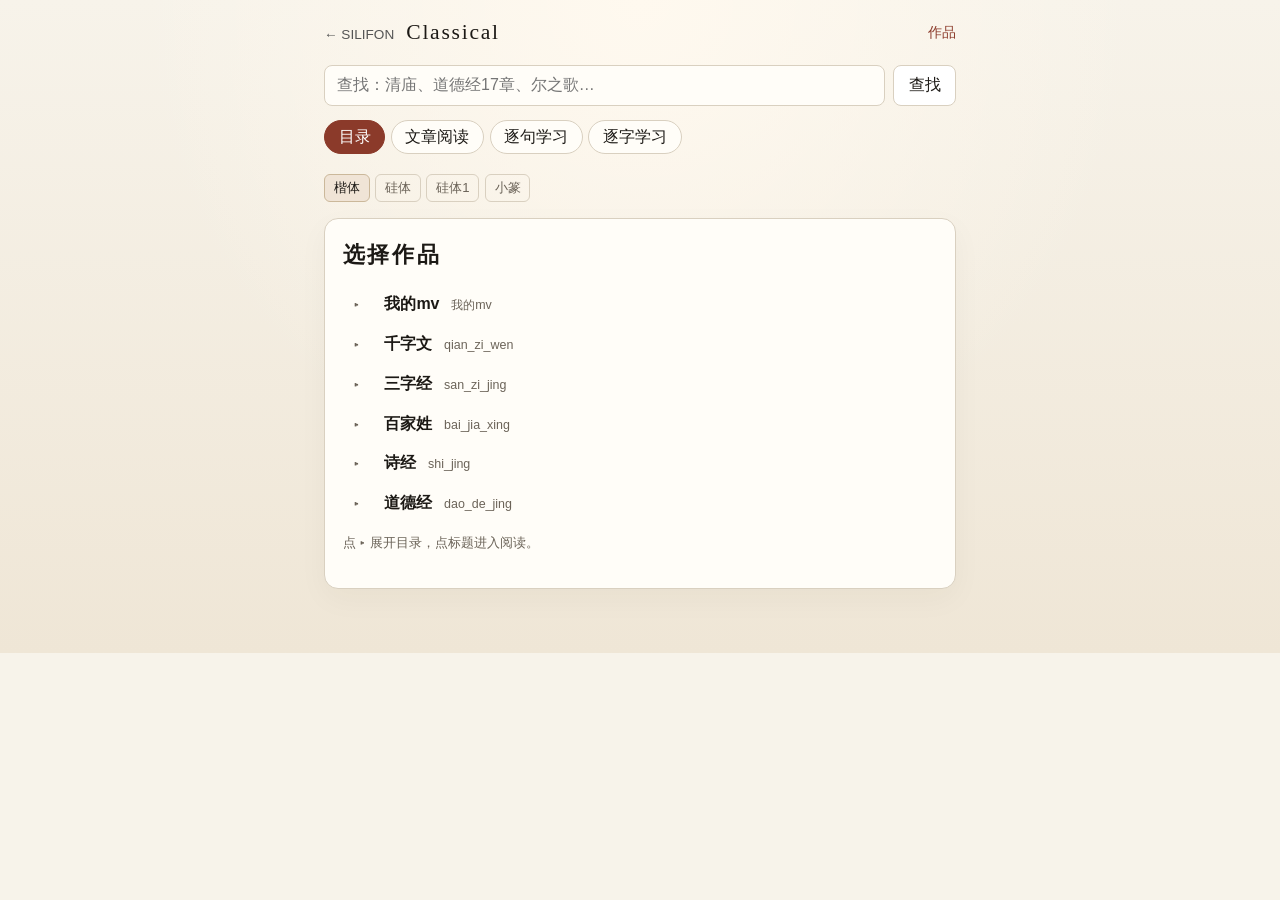
==== classical/index.html @ 92d473d5 "Add Chinese and English readings for 道德经帛书本. Co-authored-by: Cursor <cursoragent@cursor.com>" ====
<!doctype html>
<html lang="zh-CN">
<head>
  <meta charset="utf-8" />
  <meta name="viewport" content="width=device-width, initial-scale=1" />
  <title>Classical · 古文学习 · SILIFON</title>
  <link rel="stylesheet" href="./app.css?v=6813d3aa7b47" />
  <link rel="stylesheet" href="./glyph-ui.css?v=6813d3aa7b47" />
</head>
<body>
  <div class="app">
    <header class="topbar">
      <div class="brand-wrap">
        <a class="home-link" href="../">← SILIFON</a>
        <div class="brand">Classical</div>
      </div>
      <nav class="crumb" id="crumb"></nav>
    </header>

    <div class="searchbar">
      <input id="searchInput" type="search" placeholder="查找：清庙、道德经17章、尔之歌…" autocomplete="off" />
      <button type="button" id="searchBtn">查找</button>
    </div>

    <div class="modes" id="modes">
      <button type="button" data-mode="browse" class="active">目录</button>
      <button type="button" data-mode="read" disabled>文章阅读</button>
      <button type="button" data-mode="line" disabled>逐句学习</button>
      <button type="button" data-mode="char" disabled>逐字学习</button>
    </div>

    <div class="fontbar" id="fontbar">
      <button type="button" data-font="kai" class="active">楷体</button>
      <button type="button" data-font="silifon">硅体</button>
      <button type="button" data-font="silifon1">硅体1</button>
      <button type="button" data-font="seal">小篆</button>
    </div>

    <main class="panel" id="panel"></main>
  </div>
  <script>window.GLYPH_DATA_BASE = "../";</script>
  <script src="./glyph-ui.js?v=6813d3aa7b47"></script>
  <script src="./glyph-anim.js?v=6813d3aa7b47"></script>
  <script src="./app.js?v=6813d3aa7b47"></script>
</body>
</html>
---- classical/app.css ----
:root {
  --bg: #f7f3ea;
  --ink: #1c1915;
  --muted: #6b6358;
  --line: #d9d0c0;
  --card: #fffdf8;
  --accent: #8b3a2a;
  --accent-soft: #f0e4d6;
  --serif: "Songti SC", "STSong", "Noto Serif CJK SC", "Source Han Serif SC", serif;
  --sans: "PingFang SC", "Hiragino Sans GB", "Noto Sans CJK SC", sans-serif;
  --silifon: "Silifon", var(--serif);
  --silifon1: "Silifon1", var(--serif);
  --seal: "SealScript", "FZXZTFW", var(--serif);
  --kai: "Kaiti SC", "STKaiti", "KaiTi", var(--serif);
}

@font-face {
  font-family: "Silifon";
  src: url("../fonts/silifon.ttf?v=6c90d701b820") format("truetype");
  font-display: swap;
}
@font-face {
  font-family: "Silifon1";
  src: url("../fonts/silifon1.ttf?v=6c90d701b820") format("truetype");
  font-display: swap;
}
@font-face {
  font-family: "SealScript";
  src: url("../fonts/FZXZTFW.TTF") format("truetype");
  font-display: swap;
}

* { box-sizing: border-box; }
html, body {
  margin: 0;
  min-height: 100%;
  background: var(--bg);
  color: var(--ink);
  font-family: var(--sans);
}
body {
  background-image:
    radial-gradient(ellipse at top, #fff9ef 0%, transparent 55%),
    linear-gradient(180deg, #f7f3ea 0%, #efe6d6 100%);
}

.app {
  max-width: 42rem;
  margin: 0 auto;
  padding: 1.25rem 1.25rem 4rem;
}

.topbar {
  display: flex;
  flex-wrap: wrap;
  gap: 0.5rem 1rem;
  align-items: center;
  justify-content: space-between;
  margin-bottom: 1.25rem;
}
.brand {
  font-family: var(--serif);
  font-size: 1.35rem;
  letter-spacing: 0.08em;
}
.crumb {
  color: var(--muted);
  font-size: 0.85rem;
}
.crumb button {
  background: none;
  border: none;
  color: var(--accent);
  cursor: pointer;
  font: inherit;
  padding: 0;
}

.searchbar {
  display: flex;
  gap: 0.5rem;
  margin-bottom: 0.9rem;
}
.searchbar input {
  flex: 1;
  border: 1px solid var(--line);
  background: var(--card);
  border-radius: 8px;
  padding: 0.55rem 0.75rem;
  font: inherit;
  color: var(--ink);
}
.searchbar input:focus {
  outline: 2px solid var(--accent-soft);
  border-color: #c9b59a;
}
.searchbar button {
  border: 1px solid var(--line);
  background: #fff;
  border-radius: 8px;
  padding: 0.55rem 0.9rem;
  cursor: pointer;
  font: inherit;
  color: var(--ink);
}
.searchbar button:hover {
  background: var(--accent-soft);
}
.search-hit {
  text-align: left;
}
.search-hit .path {
  display: block;
  color: var(--muted);
  font-size: 0.78rem;
  margin-top: 0.2rem;
}

.modes {
  display: flex;
  gap: 0.35rem;
  margin: 0.75rem 0 1.25rem;
  flex-wrap: wrap;
}
.modes button, .fontbar button, .navrow button, .list button, .char-grid button {
  font: inherit;
  cursor: pointer;
}
.modes button {
  border: 1px solid var(--line);
  background: var(--card);
  color: var(--ink);
  border-radius: 999px;
  padding: 0.35rem 0.85rem;
}
.modes button.active {
  background: var(--accent);
  border-color: var(--accent);
  color: #fff;
}

.fontbar {
  display: flex;
  flex-wrap: wrap;
  gap: 0.35rem;
  margin-bottom: 1rem;
}
.fontbar button {
  border: 1px solid var(--line);
  background: transparent;
  border-radius: 6px;
  padding: 0.25rem 0.55rem;
  font-size: 0.82rem;
  color: var(--muted);
}
.fontbar button.active {
  background: var(--accent-soft);
  color: var(--ink);
  border-color: #cbb89a;
}

.panel {
  background: var(--card);
  border: 1px solid var(--line);
  border-radius: 14px;
  padding: 1.25rem 1.1rem 1.4rem;
  box-shadow: 0 10px 30px rgba(60, 40, 20, 0.04);
}

.list {
  display: grid;
  gap: 0.55rem;
}
.list button {
  text-align: left;
  width: 100%;
  border: 1px solid var(--line);
  background: #fff;
  border-radius: 10px;
  padding: 0.85rem 1rem;
}
.list button:hover { border-color: #c4b49a; }
.list .meta {
  display: block;
  color: var(--muted);
  font-size: 0.78rem;
  margin-top: 0.2rem;
}

.tree {
  display: flex;
  flex-direction: column;
  gap: 0.15rem;
}
.tree-branch {
  display: flex;
  flex-direction: column;
}
.tree-row {
  display: flex;
  align-items: stretch;
  gap: 0.2rem;
  border-radius: 8px;
}
.tree-row.current {
  background: var(--accent-soft);
}
.tree-toggle {
  flex: 0 0 1.8rem;
  border: none;
  background: transparent;
  color: var(--muted);
  cursor: pointer;
  font: inherit;
  font-size: 0.85rem;
  padding: 0.45rem 0;
}
.tree-toggle.leaf {
  cursor: default;
  opacity: 0.45;
}
.tree-label {
  flex: 1;
  text-align: left;
  border: 1px solid transparent;
  background: transparent;
  border-radius: 8px;
  padding: 0.45rem 0.55rem;
  cursor: pointer;
  font: inherit;
  color: var(--ink);
}
.tree-label:hover {
  border-color: var(--line);
  background: #fff;
}
.tree-label .meta {
  display: inline;
  margin-left: 0.45rem;
  color: var(--muted);
  font-size: 0.78rem;
}
.tree-children {
  margin-left: 0.35rem;
  padding-left: 0.55rem;
  border-left: 1px dashed var(--line);
}
.tree-row.depth-1 { margin-left: 0.2rem; }
.tree-row.depth-2 { margin-left: 0.2rem; }
.tree-empty {
  margin: 0.25rem 0 0.45rem 1.6rem;
  font-size: 0.78rem;
}

.read-title {
  font-family: var(--serif);
  font-size: 1.4rem;
  margin: 0 0 1rem;
  letter-spacing: 0.12em;
}
.read-tools {
  display: flex;
  flex-wrap: wrap;
  align-items: center;
  gap: 0.75rem 1rem;
  margin: 0 0 0.85rem;
}
.read-sizebar {
  display: inline-flex;
  align-items: center;
  gap: 0.35rem;
}
.read-size-label {
  font-size: 0.78rem;
  color: var(--muted);
}
.read-sizebar input[type="number"] {
  width: 4.5rem;
  padding: 0.2rem 0.4rem;
  border: 1px solid var(--line);
  border-radius: 6px;
  font-size: 0.85rem;
  background: #fff;
  color: var(--ink);
}
.read-body {
  font-family: var(--active-font, var(--serif));
  font-size: var(--read-size, 25px);
  line-height: 1.95;
  letter-spacing: 0.06em;
}
.read-body .line {
  display: block;
  margin: 0.15rem 0;
  cursor: pointer;
  border-radius: 6px;
  padding: 0.1rem 0.25rem;
}
.read-body .line:hover { background: var(--accent-soft); }
.read-body .line.reciting {
  background: var(--accent-soft);
  box-shadow: inset 0 -2px 0 var(--accent);
}

.line-view .text {
  font-family: var(--active-font, var(--serif));
  font-size: 2.2rem;
  line-height: 1.6;
  letter-spacing: 0.08em;
  margin: 0.4rem 0 0.6rem;
}
.line-view .kai-compare {
  margin: 0 0 0.75rem;
  padding-top: 0.55rem;
  border-top: 1px dashed var(--line);
}
.line-view .kai-compare .label {
  color: var(--muted);
  font-size: 0.75rem;
  letter-spacing: 0.12em;
  margin-bottom: 0.15rem;
}
.line-view .kai-compare .text.kai {
  font-family: var(--kai);
  font-size: 2rem;
  color: var(--ink);
  margin: 0;
  opacity: 0.92;
}
.line-view .pinyin {
  color: var(--muted);
  font-size: 0.95rem;
  line-height: 1.5;
  margin-bottom: 0.75rem;
  word-break: break-word;
}
.recite-row {
  margin-bottom: 0.85rem;
}
.recite-btn {
  border: 1px solid var(--line);
  background: #fff;
  color: var(--ink);
  border-radius: 8px;
  padding: 0.45rem 1rem;
  font-size: 0.9rem;
  cursor: pointer;
}
.recite-btn:hover {
  background: var(--accent-soft);
  border-color: #c9b59a;
}
.recite-btn.playing {
  background: var(--accent);
  border-color: var(--accent);
  color: #fff;
}

.study {
  margin: 1rem 0 0.5rem;
  padding-top: 0.85rem;
  border-top: 1px solid var(--line);
}
.study-empty {
  color: var(--muted);
  font-size: 0.85rem;
  margin: 0;
}
.interp-tabs {
  display: flex;
  flex-wrap: wrap;
  gap: 0.4rem;
  margin-bottom: 0.75rem;
}
.interp-tab {
  border: 1px solid var(--line);
  background: #fff;
  border-radius: 8px;
  padding: 0.3rem 0.7rem;
  font-size: 0.85rem;
  cursor: pointer;
  color: var(--ink);
}
.interp-tab.active {
  background: var(--accent);
  border-color: var(--accent);
  color: #fff;
}
.segmentation .label,
.terms .label,
.sent-expl .label {
  color: var(--muted);
  font-size: 0.75rem;
  letter-spacing: 0.12em;
  margin-bottom: 0.35rem;
}
.seg-text {
  font-family: var(--kai);
  font-size: 1.35rem;
  letter-spacing: 0.06em;
  line-height: 1.5;
  margin-bottom: 0.9rem;
}
.seg-text.seg-en {
  font-family: var(--sans);
  font-size: 1.05rem;
  letter-spacing: 0.01em;
  line-height: 1.55;
}
.seg-text.seg-sa {
  font-family: "Noto Sans Devanagari", "Noto Serif Devanagari", "Devanagari Sangam MN",
    "Kohinoor Devanagari", "ITF Devanagari", "Sanskrit Text", var(--sans);
  font-size: 1.2rem;
  letter-spacing: 0.02em;
  line-height: 1.7;
}
.terms { margin-bottom: 0.9rem; }
.term {
  display: grid;
  grid-template-columns: 4.5rem 1fr;
  gap: 0.45rem 0.75rem;
  padding: 0.45rem 0;
  border-bottom: 1px dashed var(--line);
}
.term:last-child { border-bottom: none; }
.term-text {
  font-family: var(--kai);
  font-size: 1.15rem;
  color: var(--accent);
}
.term-expl {
  font-size: 0.92rem;
  line-height: 1.55;
}
.term-note {
  margin-top: 0.25rem;
  color: var(--muted);
  font-size: 0.82rem;
  line-height: 1.45;
}
.sent-expl p {
  margin: 0 0 0.4rem;
  font-size: 0.95rem;
  line-height: 1.65;
}

.navrow {
  display: flex;
  justify-content: space-between;
  gap: 0.5rem;
  margin-top: 1rem;
}
.navrow button {
  border: 1px solid var(--line);
  background: #fff;
  border-radius: 8px;
  padding: 0.45rem 0.8rem;
}
.navrow button:disabled { opacity: 0.4; cursor: default; }
.progress {
  color: var(--muted);
  font-size: 0.8rem;
  text-align: center;
  align-self: center;
}

.char-grid {
  display: flex;
  flex-wrap: wrap;
  gap: 0.55rem;
  margin-top: 0.5rem;
}
.char-grid button {
  width: 3.4rem;
  height: 3.4rem;
  border: 1px solid var(--line);
  border-radius: 10px;
  background: #fff;
  font-family: var(--active-font, var(--serif));
  font-size: 1.7rem;
}
.char-grid button.active {
  border-color: var(--accent);
  background: var(--accent-soft);
}
.char-focus {
  margin-top: 1.25rem;
  text-align: center;
}
.char-focus .big {
  font-family: var(--active-font, var(--serif));
  font-size: 5.5rem;
  line-height: 1.1;
  letter-spacing: 0;
  cursor: pointer;
}
.char-focus .code {
  color: var(--muted);
  font-size: 0.85rem;
  margin-top: 0.35rem;
}
.hint {
  color: var(--muted);
  font-size: 0.82rem;
  margin-top: 0.75rem;
}
.hidden { display: none !important; }

.maintain-form {
  display: grid;
  gap: 0.55rem;
  margin: 0.75rem 0 1rem;
  padding: 0.85rem;
  background: var(--card);
  border: 1px solid var(--line);
  border-radius: 10px;
}
.maintain-form label {
  display: flex;
  flex-direction: column;
  gap: 0.25rem;
  font-size: 0.82rem;
  color: var(--muted);
}
.maintain-form label.full { grid-column: 1 / -1; }
.maintain-form input,
.maintain-form select {
  border: 1px solid var(--line);
  border-radius: 8px;
  padding: 0.45rem 0.6rem;
  font: inherit;
  color: var(--ink);
  background: #fff;
}
.maintain-form button[type="submit"] {
  justify-self: start;
  border: 1px solid var(--accent);
  background: var(--accent);
  color: #fff;
  border-radius: 8px;
  padding: 0.45rem 0.9rem;
  cursor: pointer;
  font: inherit;
}
.maintain-list { gap: 0.45rem; }
.maintain-row {
  display: flex;
  gap: 0.4rem;
  align-items: stretch;
}
.maintain-row .maintain-open {
  flex: 1;
  text-align: left;
  border: 1px solid var(--line);
  background: var(--card);
  border-radius: 10px;
  padding: 0.7rem 0.85rem;
  cursor: pointer;
}
.maintain-row .maintain-open .meta {
  display: block;
  color: var(--muted);
  font-size: 0.78rem;
  margin-top: 0.2rem;
}
.maintain-row > button {
  border: 1px solid var(--line);
  background: #fff;
  border-radius: 8px;
  padding: 0 0.75rem;
  cursor: pointer;
  font: inherit;
  white-space: nowrap;
}
.maintain-row > button.danger {
  color: #8b3a2a;
  border-color: #e0c4b8;
}
.maintain-row > button.danger:hover {
  background: #f8ebe6;
}
.maintain-line-body {
  flex: 1;
  display: flex;
  flex-direction: column;
  gap: 0.2rem;
}
.maintain-line-body .line-edit {
  width: 100%;
  border: 1px solid var(--line);
  border-radius: 8px;
  padding: 0.45rem 0.6rem;
  font-family: var(--kai);
  font-size: 1.05rem;
}
.linkish {
  background: none;
  border: none;
  color: var(--accent);
  cursor: pointer;
  font: inherit;
  padding: 0;
  text-decoration: underline;
}
.hint code {
  font-size: 0.9em;
}
.chapter-video {
  margin: 0.35rem 0 0.75rem;
}
.chapter-video a,
.extra-video a {
  color: var(--accent);
  text-decoration: none;
  font-size: 0.92rem;
}
.chapter-video a:hover,
.extra-video a:hover { text-decoration: underline; }
.extra-display {
  margin: 0.35rem 0 0.55rem;
}
.extra-remark {
  color: var(--muted);
  font-size: 0.88rem;
  margin: 0.2rem 0 0;
  white-space: pre-wrap;
}
.extra-form {
  display: grid;
  gap: 0.35rem;
  margin-top: 0.35rem;
}
.extra-form.compact {
  padding: 0.45rem 0.55rem;
  background: #fff;
  border: 1px dashed var(--line);
  border-radius: 8px;
}
.extra-form label {
  display: flex;
  flex-direction: column;
  gap: 0.15rem;
  font-size: 0.75rem;
  color: var(--muted);
}
.extra-form input,
.extra-form textarea {
  border: 1px solid var(--line);
  border-radius: 6px;
  padding: 0.35rem 0.5rem;
  font: inherit;
  color: var(--ink);
  width: 100%;
  resize: vertical;
}
.extra-form button {
  justify-self: start;
  border: 1px solid var(--line);
  background: #fff;
  border-radius: 6px;
  padding: 0.3rem 0.65rem;
  cursor: pointer;
  font: inherit;
  font-size: 0.82rem;
}
.maintain-form .label {
  color: var(--muted);
  font-size: 0.75rem;
  letter-spacing: 0.12em;
  margin-bottom: 0.35rem;
}
.maintain-node {
  align-items: flex-start;
}
.maintain-node-main {
  flex: 1;
  display: flex;
  flex-direction: column;
  gap: 0.4rem;
  min-width: 0;
}
.maintain-node-main .maintain-open {
  width: 100%;
}
.video-edit-label {
  display: flex;
  flex-direction: column;
  gap: 0.2rem;
  font-size: 0.78rem;
  color: var(--muted);
}
.video-edit-label .video-edit {
  border: 1px solid var(--line);
  border-radius: 8px;
  padding: 0.4rem 0.55rem;
  font: inherit;
  color: var(--ink);
}

.brand-wrap { display: flex; align-items: baseline; gap: 0.75rem; flex-wrap: wrap; }
.home-link { color: #555; text-decoration: none; font-size: 0.85rem; }
.home-link:hover { color: #1565c0; }
---- classical/glyph-ui.css ----
/* 字元展示（结构弹窗；动画可挂到 #glyphExtra） */
#glyphOverlay {
  position: fixed;
  inset: 0;
  background: rgba(0, 0, 0, 0.4);
  display: flex;
  align-items: center;
  justify-content: center;
  padding: 16px;
  z-index: 80;
}
#glyphOverlay[hidden] { display: none; }
#glyphModal {
  width: 100%;
  max-width: 640px;
  max-height: 80vh;
  background: #fff;
  border-radius: 12px;
  display: flex;
  flex-direction: column;
  box-shadow: 0 12px 32px rgba(0, 0, 0, 0.15);
  color: #222;
  font-family: system-ui, -apple-system, sans-serif;
}
#glyphHead {
  padding: 14px 16px;
  border-bottom: 1px solid #eee;
  display: flex;
  justify-content: space-between;
  align-items: center;
  gap: 12px;
}
#glyphTitle { font-weight: 600; }
#glyphClose {
  border: none;
  background: #eee;
  border-radius: 6px;
  padding: 6px 12px;
  cursor: pointer;
}
#glyphBody { padding: 16px; overflow: auto; }
#glyphMeta { font-size: 0.85rem; color: #666; margin: 0 0 12px; }
#glyphJg[hidden], #glyphVar[hidden] { display: none; }
#glyphJg, #glyphVar { margin: 0 0 16px; }
.glyph-label { font-size: 0.8rem; color: #888; margin: 0 0 8px; }
.glyph-jg-grid, .glyph-var-grid, .glyph-comp-grid {
  display: flex;
  flex-wrap: wrap;
  gap: 10px;
}
.glyph-jg-card, .glyph-var-card, .glyph-comp-card {
  display: flex;
  flex-direction: column;
  align-items: center;
  gap: 4px;
}
.glyph-jg-thumb {
  width: 72px;
  height: 72px;
  background: #d7d5d0;
  border-radius: 6px;
  overflow: hidden;
  display: flex;
  align-items: center;
  justify-content: center;
}
.glyph-jg-thumb img { width: 72px; height: 72px; object-fit: contain; }
.glyph-cap { font-size: 0.65rem; color: #555; text-align: center; max-width: 96px; }
.glyph-var-thumb {
  width: 88px;
  height: 88px;
  background: #fff;
  border: 1px solid #eee;
  border-radius: 6px;
  overflow: hidden;
  display: flex;
  align-items: center;
  justify-content: center;
}
.glyph-var-thumb img { width: 88px; height: 88px; object-fit: contain; }
.glyph-comp-card {
  padding: 10px;
  border: 1px solid #e8e8e8;
  border-radius: 8px;
  min-width: 88px;
  background: #fafafa;
}
.glyph-comp-card.clickable { cursor: pointer; }
.glyph-comp-card.clickable:hover { border-color: #90caf9; background: #f5f9ff; }
.glyph-comp-thumb {
  width: 64px;
  height: 64px;
  display: flex;
  align-items: center;
  justify-content: center;
  font-family: "Songti SC", serif;
  font-size: 2rem;
  background: #fff;
  border: 1px solid #eee;
  border-radius: 6px;
  overflow: hidden;
}
.glyph-comp-thumb img { width: 64px; height: 64px; object-fit: contain; }
.glyph-comp-card code { display: block; font-size: 0.62rem; color: #999; margin-top: 2px; }
#glyphExtra:empty { display: none; }
#glyphExtra {
  margin-top: 14px;
  padding-top: 14px;
  border-top: 1px solid #eee;
}
.glyph-anim-title {
  font-size: 0.92rem;
  font-weight: 600;
  margin: 0 0 8px;
}
.glyph-anim-row {
  display: flex;
  flex-wrap: wrap;
  gap: 8px;
  align-items: center;
  margin-bottom: 8px;
}
.glyph-anim-row label {
  font-size: 0.82rem;
  color: #555;
  display: inline-flex;
  align-items: center;
  gap: 4px;
}
.glyph-anim-size {
  width: 4.5rem;
  padding: 4px 6px;
  border: 1px solid #ddd;
  border-radius: 6px;
}
.glyph-anim-row button {
  border: none;
  border-radius: 6px;
  padding: 6px 12px;
  cursor: pointer;
  background: #1565c0;
  color: #fff;
  font-size: 0.82rem;
}
.glyph-anim-row button.glyph-anim-replay { background: #546e7a; }
.glyph-anim-row button.glyph-anim-export { background: #2e7d32; }
.glyph-anim-row button:disabled {
  opacity: 0.55;
  cursor: default;
}
.glyph-anim-meta,
.glyph-anim-status {
  font-size: 0.8rem;
  color: #666;
  margin: 0 0 8px;
  min-height: 1.2em;
}
.glyph-anim-stage {
  width: var(--anim-size, 96px);
  height: var(--anim-size, 96px);
  border: 1px solid #eee;
  border-radius: 8px;
  overflow: hidden;
  background: #fff;
  margin: 0 auto 4px;
}
.glyph-anim-stage canvas {
  display: block;
  width: 100%;
  height: 100%;
}
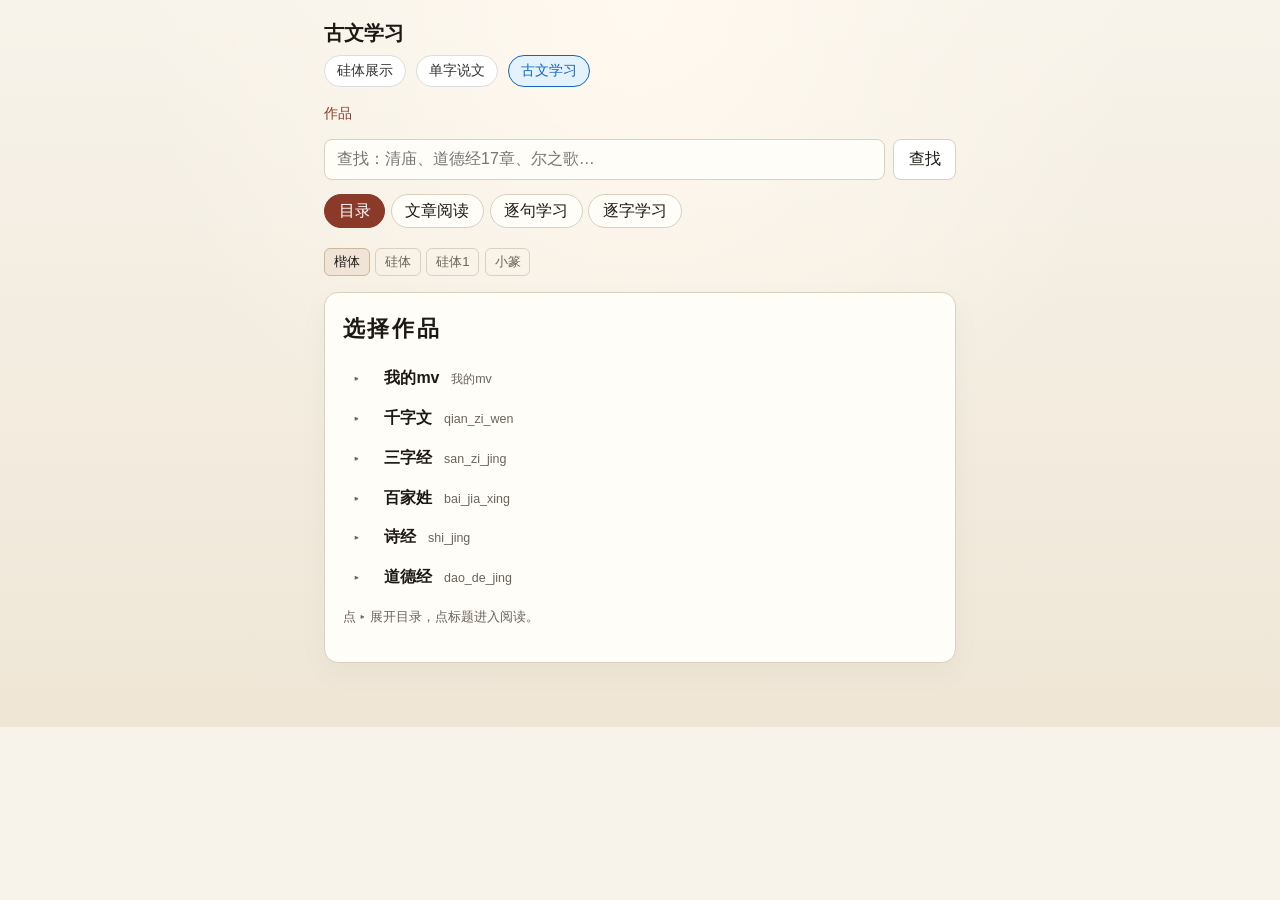
==== commit d2b0c474: "Match the 古文学习 header to the other demo pages. The page title and nav are now 硅体展示 / 单字说文 / 古文学习, sa" ====
--- a/classical/index.html
+++ b/classical/index.html
@@ -3,19 +3,19 @@
 <head>
   <meta charset="utf-8" />
   <meta name="viewport" content="width=device-width, initial-scale=1" />
-  <title>Classical · 古文学习 · SILIFON</title>
-  <link rel="stylesheet" href="./app.css?v=6813d3aa7b47" />
-  <link rel="stylesheet" href="./glyph-ui.css?v=6813d3aa7b47" />
+  <title>古文学习 · SILIFON</title>
+  <link rel="stylesheet" href="./app.css?v=b7e1nav2026" />
+  <link rel="stylesheet" href="./glyph-ui.css?v=d3c575cd9cd8" />
 </head>
 <body>
   <div class="app">
-    <header class="topbar">
-      <div class="brand-wrap">
-        <a class="home-link" href="../">← SILIFON</a>
-        <div class="brand">Classical</div>
-      </div>
-      <nav class="crumb" id="crumb"></nav>
-    </header>
+    <h1>古文学习</h1>
+    <nav class="site-nav" aria-label="站点导航">
+      <a href="../">硅体展示</a>
+      <a href="../shuowen.html">单字说文</a>
+      <a class="current" href="./">古文学习</a>
+    </nav>
+    <nav class="crumb" id="crumb"></nav>
 
     <div class="searchbar">
       <input id="searchInput" type="search" placeholder="查找：清庙、道德经17章、尔之歌…" autocomplete="off" />
@@ -39,8 +39,9 @@
     <main class="panel" id="panel"></main>
   </div>
   <script>window.GLYPH_DATA_BASE = "../";</script>
-  <script src="./glyph-ui.js?v=6813d3aa7b47"></script>
-  <script src="./glyph-anim.js?v=6813d3aa7b47"></script>
-  <script src="./app.js?v=6813d3aa7b47"></script>
+  <script src="./glyph-ui.js?v=d3c575cd9cd8"></script>
+  <script src="./glyph-anim.js?v=d3c575cd9cd8"></script>
+  <script src="./tts.js?v=d3c575cd9cd8"></script>
+  <script src="./app.js?v=d3c575cd9cd8"></script>
 </body>
 </html>
--- a/classical/app.css
+++ b/classical/app.css
@@ -697,6 +697,33 @@
   color: var(--ink);
 }
 
-.brand-wrap { display: flex; align-items: baseline; gap: 0.75rem; flex-wrap: wrap; }
-.home-link { color: #555; text-decoration: none; font-size: 0.85rem; }
-.home-link:hover { color: #1565c0; }
+.app > h1 {
+  font-family: system-ui, -apple-system, sans-serif;
+  font-size: 1.25rem;
+  font-weight: 600;
+  letter-spacing: 0;
+  margin: 0 0 8px;
+}
+.site-nav {
+  display: flex;
+  flex-wrap: wrap;
+  gap: 10px;
+  margin: 0 0 18px;
+}
+.site-nav a {
+  display: inline-block;
+  padding: 6px 12px;
+  border: 1px solid #ddd;
+  border-radius: 999px;
+  background: #fff;
+  color: #333;
+  text-decoration: none;
+  font-size: 0.85rem;
+}
+.site-nav a:hover { border-color: #90caf9; background: #f5f9ff; }
+.site-nav a.current {
+  border-color: #1565c0;
+  color: #1565c0;
+  background: #e3f2fd;
+}
+.crumb { margin: 0 0 1rem; }
